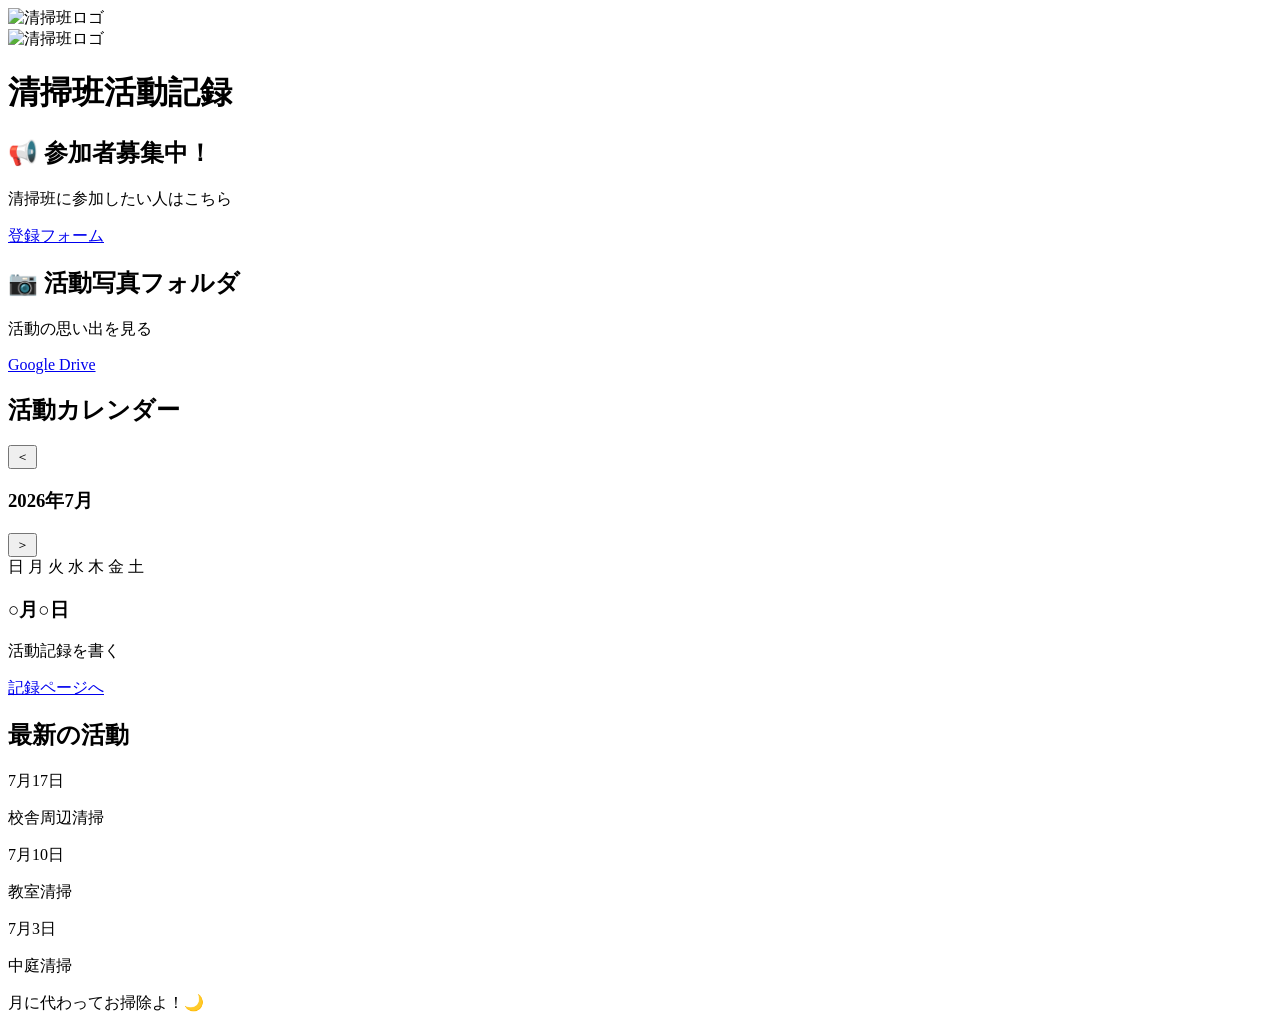
==== Seiso-Team/index.html @ 011e7013 "Create index.html 1こめ" ====
<!DOCTYPE html>
<html lang="ja">

<head>
    <meta charset="UTF-8">

    <meta name="viewport" content="width=device-width, initial-scale=1.0">

    <title>清掃班活動記録</title>

    <!-- PWA設定 -->
    <link rel="manifest" href="manifest.json">

    <!-- favicon -->
    <link rel="icon" href="images/logo.png">

    <!-- Google Fonts -->
    <link rel="preconnect" href="https://fonts.googleapis.com">
    <link rel="preconnect" href="https://fonts.gstatic.com" crossorigin>

    <link
        href="https://fonts.googleapis.com/css2?family=Poppins:wght@400;500;600&family=Zen+Kaku+Gothic+New:wght@400;500;700&display=swap"
        rel="stylesheet">

    <!-- CSS -->
    <link rel="stylesheet" href="css/style.css">
    <link rel="stylesheet" href="css/calendar.css">

</head>


<body>


<!-- ==========================
     起動画面
========================== -->

<div id="splash">

    <img src="images/logo.png" id="splash-logo" alt="清掃班ロゴ">

</div>



<!-- ==========================
     メインページ
========================== -->

<div id="app">


<header class="home-header">

    <img 
        src="images/logo.png"
        class="main-logo"
        alt="清掃班ロゴ"
    >


    <h1>
        清掃班活動記録
    </h1>


</header>




<!-- ==========================
     募集カード
========================== -->

<section class="card recruit-card">


    <h2>
        📢 参加者募集中！
    </h2>


    <p>
        清掃班に参加したい人はこちら
    </p>


    <a 
        class="button"
        href="https://forms.gle/3fiu8th9zazY7DJz6"
        target="_blank"
    >
        登録フォーム
    </a>


</section>





<!-- ==========================
     写真フォルダ
========================== -->


<section class="card photo-card">


    <h2>
        📷 活動写真フォルダ
    </h2>


    <p>
        活動の思い出を見る
    </p>


    <a
        class="button"
        href="https://drive.google.com/drive/folders/1bj0CdSgTQ-WJhwhxTuH-ENNiGUu-fwCp"
        target="_blank"
    >
        Google Drive
    </a>


</section>






<!-- ==========================
     カレンダー
========================== -->


<section class="calendar-section">


<h2>
    活動カレンダー
</h2>


<div class="calendar-card">


    <div class="calendar-header">


        <button id="prev-month">
            ＜
        </button>


        <h3 id="calendar-title">
            2026年7月
        </h3>


        <button id="next-month">
            ＞
        </button>


    </div>




    <div class="weekdays">

        <span>日</span>
        <span>月</span>
        <span>火</span>
        <span>水</span>
        <span>木</span>
        <span>金</span>
        <span>土</span>

    </div>



    <div id="calendar-days">

        <!-- JavaScriptで生成 -->

    </div>



</div>



</section>







<!-- ==========================
     日付選択シート
========================== -->


<div id="date-sheet"
class="bottom-sheet">


<div class="sheet-content">


<h3 id="selected-date">
    ○月○日
</h3>


<p>
    活動記録を書く
</p>


<a
id="write-button"
class="button"
href="pages/activity.html"
>
    記録ページへ
</a>


</div>


</div>








<!-- ==========================
     最新の活動
========================== -->


<section class="latest-section">


<h2>
    最新の活動
</h2>



<div class="latest-box">


<div class="latest-item">

    <p>
        7月17日
    </p>

    <span>
        校舎周辺清掃
    </span>

</div>



<div class="latest-item">

    <p>
        7月10日
    </p>

    <span>
        教室清掃
    </span>

</div>




<div class="latest-item">

    <p>
        7月3日
    </p>

    <span>
        中庭清掃
    </span>

</div>



</div>


</section>







<!-- ==========================
     フッター
========================== -->


<footer>


<p>
    月に代わってお掃除よ！🌙
</p>


</footer>




</div>




<!-- JavaScript -->

<script src="js/script.js"></script>

<script src="js/calendar.js"></script>



</body>

</html>
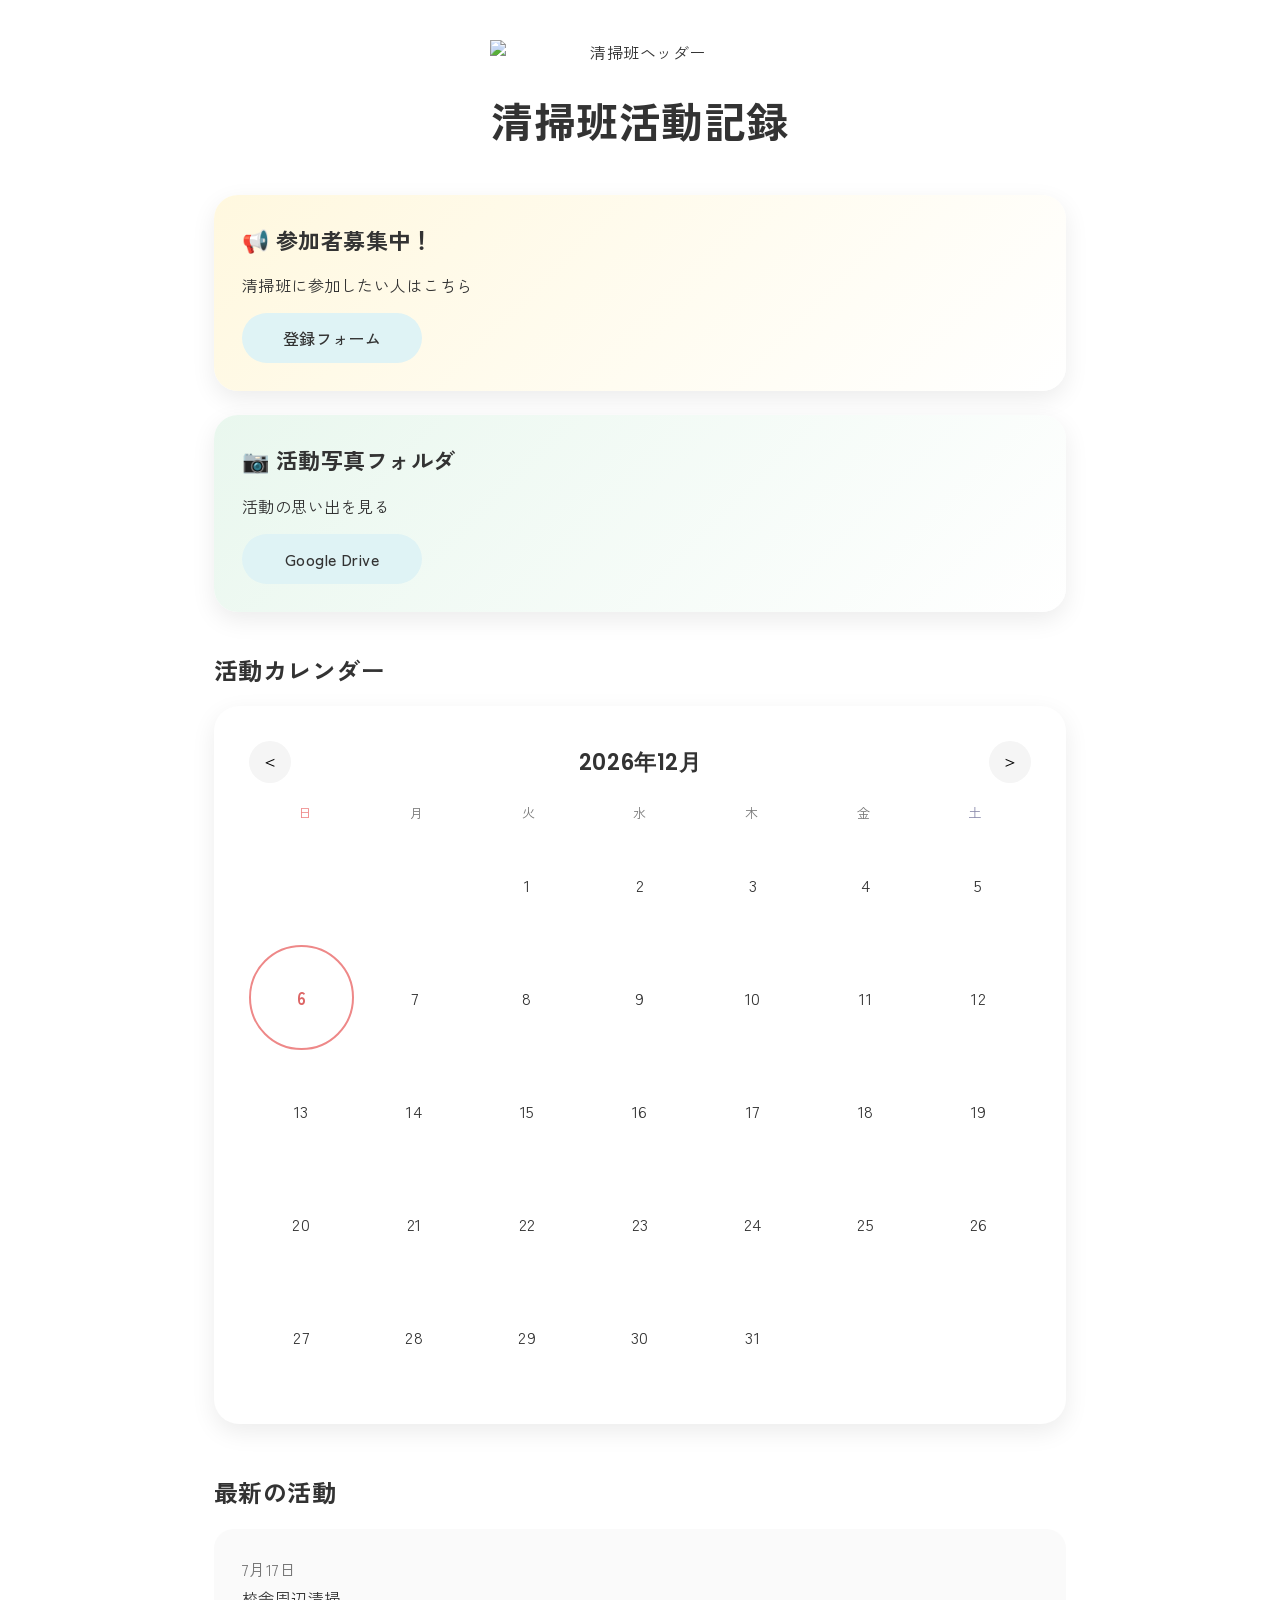
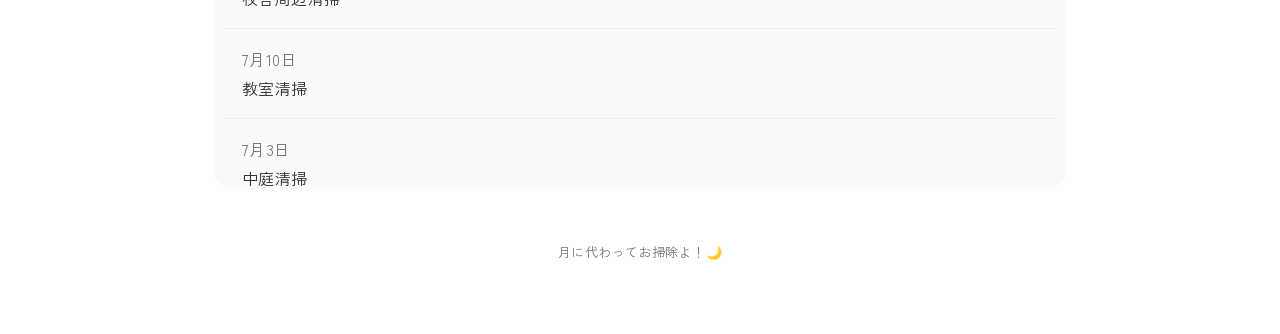
==== commit c12010f2: "Update index.html" ====
--- a/Seiso-Team/index.html
+++ b/Seiso-Team/index.html
@@ -38,7 +38,7 @@
 
 <div id="splash">
 
-    <img src="images/logo.png" id="splash-logo" alt="清掃班ロゴ">
+    <<img src="images/header.png" id="splash-logo" alt="清掃班ヘッダー">
 
 </div>
 
@@ -54,10 +54,10 @@
 <header class="home-header">
 
     <img 
-        src="images/logo.png"
-        class="main-logo"
-        alt="清掃班ロゴ"
-    >
+    src="images/header.png"
+    class="main-logo"
+    alt="清掃班ヘッダー"
+>
 
 
     <h1>
--- a/Seiso-Team/css/style.css
+++ b/Seiso-Team/css/style.css
@@ -0,0 +1,828 @@
+/* =================================
+   清掃班活動記録サイト
+   style.css
+================================= */
+
+
+/* -------------------------------
+   基本設定
+-------------------------------- */
+
+
+* {
+    box-sizing: border-box;
+}
+
+
+html {
+    scroll-behavior: smooth;
+}
+
+
+body {
+
+    margin: 0;
+
+    background: #ffffff;
+
+    color: #333;
+
+    font-family:
+        "Zen Kaku Gothic New",
+        sans-serif;
+
+    letter-spacing: 0.03em;
+
+}
+
+
+
+
+/* 英語タイトル用 */
+
+.english {
+
+    font-family:
+        "Poppins",
+        sans-serif;
+
+}
+
+
+
+
+
+/* -------------------------------
+   起動画面
+-------------------------------- */
+
+
+#splash {
+
+    position: fixed;
+
+    inset: 0;
+
+    background: #000;
+
+    display: flex;
+
+    justify-content: center;
+
+    align-items: center;
+
+    z-index: 9999;
+
+    animation:
+        splash-hide 1s forwards;
+
+    animation-delay: 1.2s;
+
+}
+
+
+
+#splash-logo {
+
+    width: min(45vw, 260px);
+
+    animation:
+        logo-light 0.8s linear;
+
+}
+
+
+
+
+@keyframes logo-light {
+
+
+    0% {
+
+        filter:
+        brightness(1);
+
+    }
+
+
+    50% {
+
+        filter:
+        brightness(2);
+
+    }
+
+
+    100% {
+
+        filter:
+        brightness(1);
+
+    }
+
+
+}
+
+
+
+
+@keyframes splash-hide {
+
+
+    to {
+
+        opacity: 0;
+
+        visibility: hidden;
+
+    }
+
+}
+
+
+
+
+
+
+/* -------------------------------
+   メイン
+-------------------------------- */
+
+
+#app {
+
+    max-width: 900px;
+
+    margin: 0 auto;
+
+    padding:
+
+    40px 24px;
+
+    animation:
+    fade-up 0.8s ease;
+
+}
+
+
+
+
+@keyframes fade-up {
+
+
+    from {
+
+        opacity: 0;
+
+        transform:
+        translateY(20px);
+
+    }
+
+
+    to {
+
+        opacity: 1;
+
+        transform:
+        translateY(0);
+
+    }
+
+
+}
+
+
+
+
+
+/* -------------------------------
+   ヘッダー
+-------------------------------- */
+
+
+.home-header {
+
+    text-align: center;
+
+    margin-bottom: 45px;
+
+}
+
+
+
+.main-logo {
+
+    width:
+
+    min(55vw, 300px);
+
+    display: block;
+
+    margin:
+
+    0 auto 25px;
+
+}
+
+
+
+.home-header h1 {
+
+    font-size:
+
+    clamp(28px, 5vw, 42px);
+
+    font-weight:
+
+    700;
+
+    margin: 0;
+
+}
+
+
+
+
+
+
+/* -------------------------------
+   カード
+-------------------------------- */
+
+
+.card {
+
+
+    background:
+
+    #fff;
+
+
+    border-radius:
+
+    24px;
+
+
+    padding:
+
+    28px;
+
+
+    margin-bottom:
+
+    24px;
+
+
+    box-shadow:
+
+    0 8px 25px rgba(0,0,0,0.08);
+
+
+    animation:
+
+    card-up 0.7s ease;
+
+
+}
+
+
+
+
+.card:hover {
+
+
+    transform:
+
+    translateY(-4px);
+
+
+    transition:
+
+    0.3s;
+
+
+}
+
+
+
+
+@keyframes card-up {
+
+
+    from {
+
+        opacity:0;
+
+        transform:
+        translateY(15px);
+
+    }
+
+
+    to {
+
+        opacity:1;
+
+        transform:
+        translateY(0);
+
+    }
+
+
+}
+
+
+
+
+
+.card h2 {
+
+
+    margin-top:
+
+    0;
+
+
+    font-size:
+
+    22px;
+
+
+}
+
+
+
+
+
+
+
+/* -------------------------------
+   ボタン
+-------------------------------- */
+
+
+.button {
+
+
+    display:
+
+    inline-flex;
+
+
+    justify-content:
+
+    center;
+
+
+    align-items:
+
+    center;
+
+
+    min-width:
+
+    180px;
+
+
+    padding:
+
+    13px 25px;
+
+
+    border-radius:
+
+    999px;
+
+
+    text-decoration:
+
+    none;
+
+
+    color:
+
+    #333;
+
+
+    background:
+
+    #dff3f5;
+
+
+    font-weight:
+
+    500;
+
+
+    transition:
+
+    0.3s;
+
+
+}
+
+
+
+.button:hover {
+
+
+    transform:
+
+    translateY(-3px);
+
+
+    opacity:
+
+    0.8;
+
+
+}
+
+
+
+
+
+
+/* -------------------------------
+   募集カード色
+-------------------------------- */
+
+
+.recruit-card {
+
+
+    background:
+
+    linear-gradient(
+        135deg,
+        #fff8df,
+        #ffffff
+    );
+
+
+}
+
+
+
+.photo-card {
+
+
+    background:
+
+    linear-gradient(
+        135deg,
+        #e9f7ee,
+        #ffffff
+    );
+
+
+}
+
+
+
+
+
+
+
+/* -------------------------------
+   カレンダー部分
+-------------------------------- */
+
+
+.calendar-section {
+
+
+    margin-top:
+
+    40px;
+
+
+}
+
+
+
+.calendar-section h2 {
+
+
+    font-size:
+
+    24px;
+
+
+}
+
+
+
+
+.calendar-card {
+
+
+    background:
+
+    #fff;
+
+
+    border-radius:
+
+    25px;
+
+
+    padding:
+
+    25px;
+
+
+    box-shadow:
+
+    0 8px 25px rgba(0,0,0,0.08);
+
+
+}
+
+
+
+
+
+/* -------------------------------
+   日付選択シート
+-------------------------------- */
+
+
+.bottom-sheet {
+
+
+    position:
+
+    fixed;
+
+
+    left:
+
+    0;
+
+
+    bottom:
+
+    0;
+
+
+    width:
+
+    100%;
+
+
+    background:
+
+    rgba(0,0,0,0.25);
+
+
+    display:
+
+    none;
+
+
+    justify-content:
+
+    center;
+
+
+    align-items:
+
+    flex-end;
+
+
+    z-index:
+
+    1000;
+
+
+}
+
+
+
+
+.sheet-content {
+
+
+    background:
+
+    white;
+
+
+    width:
+
+    min(500px,100%);
+
+
+    border-radius:
+
+    30px 30px 0 0;
+
+
+    padding:
+
+    30px;
+
+
+    animation:
+
+    slide-up 0.3s ease;
+
+
+}
+
+
+
+
+@keyframes slide-up {
+
+
+    from {
+
+        transform:
+        translateY(100%);
+
+    }
+
+
+    to {
+
+        transform:
+        translateY(0);
+
+    }
+
+
+}
+
+
+
+
+
+
+
+/* -------------------------------
+   最新活動
+-------------------------------- */
+
+
+.latest-section {
+
+
+    margin-top:
+
+    50px;
+
+
+}
+
+
+
+
+.latest-box {
+
+
+    height:
+
+    260px;
+
+
+    overflow-y:
+
+    auto;
+
+
+    background:
+
+    #fafafa;
+
+
+    border-radius:
+
+    20px;
+
+
+    padding:
+
+    10px;
+
+
+}
+
+
+
+.latest-item {
+
+
+    padding:
+
+    18px;
+
+
+    border-bottom:
+
+    1px solid #eee;
+
+
+}
+
+
+
+.latest-item p {
+
+
+    margin:
+
+    0 0 5px;
+
+
+    color:
+
+    #777;
+
+
+}
+
+
+
+
+
+
+/* -------------------------------
+   フッター
+-------------------------------- */
+
+
+footer {
+
+
+    text-align:
+
+    center;
+
+
+    font-size:
+
+    13px;
+
+
+    color:
+
+    #777;
+
+
+    padding:
+
+    40px 0 20px;
+
+
+}
+
+
+
+
+
+
+
+
+/* -------------------------------
+   レスポンシブ
+-------------------------------- */
+
+
+@media(max-width:600px){
+
+
+    #app {
+
+        padding:
+
+        30px 16px;
+
+    }
+
+
+    .card {
+
+        padding:
+
+        22px;
+
+        border-radius:
+
+        20px;
+
+    }
+
+
+    .button {
+
+        width:
+
+        100%;
+
+    }
+
+
+}
--- a/Seiso-Team/css/calendar.css
+++ b/Seiso-Team/css/calendar.css
@@ -0,0 +1,492 @@
+/* =================================
+   清掃班活動記録サイト
+   calendar.css
+================================= */
+
+
+/* -------------------------------
+   カレンダー上部
+-------------------------------- */
+
+
+.calendar-header {
+
+    display: flex;
+
+    justify-content: space-between;
+
+    align-items: center;
+
+    margin-bottom: 20px;
+
+}
+
+
+
+.calendar-header h3 {
+
+    margin: 0;
+
+    font-family:
+    "Poppins",
+    sans-serif;
+
+    font-size: 22px;
+
+    font-weight: 600;
+
+}
+
+
+
+.calendar-header button {
+
+    border: none;
+
+    background: #f5f5f5;
+
+    width: 42px;
+
+    height: 42px;
+
+    border-radius: 50%;
+
+    font-size: 18px;
+
+    cursor: pointer;
+
+    transition: 0.25s;
+
+}
+
+
+
+.calendar-header button:hover {
+
+    background: #dff3f5;
+
+    transform: scale(1.05);
+
+}
+
+
+
+
+
+
+/* -------------------------------
+   曜日
+-------------------------------- */
+
+
+.weekdays {
+
+
+    display: grid;
+
+
+    grid-template-columns:
+
+    repeat(7,1fr);
+
+
+    text-align: center;
+
+
+    margin-bottom: 10px;
+
+
+    font-size: 13px;
+
+
+    color:#777;
+
+
+}
+
+
+
+
+.weekdays span:first-child {
+
+    color:#e88;
+
+}
+
+
+
+.weekdays span:last-child {
+
+    color:#88a;
+
+}
+
+
+
+
+
+
+
+/* -------------------------------
+   日付エリア
+-------------------------------- */
+
+
+#calendar-days {
+
+
+    display:
+
+    grid;
+
+
+    grid-template-columns:
+
+    repeat(7,1fr);
+
+
+    gap:
+
+    8px;
+
+
+}
+
+
+
+
+
+
+/* -------------------------------
+   日付ボタン
+-------------------------------- */
+
+
+.calendar-day {
+
+
+    aspect-ratio:
+
+    1 / 1;
+
+
+    display:
+
+    flex;
+
+
+    justify-content:
+
+    center;
+
+
+    align-items:
+
+    center;
+
+
+    border-radius:
+
+    50%;
+
+
+    cursor:
+
+    pointer;
+
+
+    position:
+
+    relative;
+
+
+    font-size:
+
+    15px;
+
+
+    transition:
+
+    0.25s;
+
+
+}
+
+
+
+.calendar-day:hover {
+
+
+    background:
+
+    #f3f8f8;
+
+
+    transform:
+
+    scale(1.08);
+
+
+}
+
+
+
+
+
+
+/* -------------------------------
+   空白セル
+-------------------------------- */
+
+
+.empty-day {
+
+    cursor:
+
+    default;
+
+}
+
+
+
+
+
+/* -------------------------------
+   今日
+-------------------------------- */
+
+
+.today {
+
+
+    border:
+
+    2px solid #e88;
+
+
+    color:
+
+    #d66;
+
+
+    font-weight:
+
+    600;
+
+
+}
+
+
+
+
+
+
+
+/* -------------------------------
+   活動記録ありの日
+-------------------------------- */
+
+
+.has-record {
+
+
+    background:
+
+    #f9dfe5;
+
+
+}
+
+
+
+
+
+
+
+/* 今日＋活動日
+-------------------------------- */
+
+
+.today.has-record {
+
+
+    border:
+
+    2px solid #e88;
+
+
+    background:
+
+    #f9dfe5;
+
+
+}
+
+
+
+
+
+
+
+/* -------------------------------
+   月移動アニメーション
+-------------------------------- */
+
+
+.calendar-slide-left {
+
+
+    animation:
+
+    slide-left 0.3s ease;
+
+
+}
+
+
+
+.calendar-slide-right {
+
+
+    animation:
+
+    slide-right 0.3s ease;
+
+
+}
+
+
+
+
+@keyframes slide-left {
+
+
+    from {
+
+        opacity:0;
+
+        transform:
+
+        translateX(30px);
+
+    }
+
+
+    to {
+
+        opacity:1;
+
+        transform:
+
+        translateX(0);
+
+    }
+
+
+}
+
+
+
+
+@keyframes slide-right {
+
+
+    from {
+
+        opacity:0;
+
+        transform:
+
+        translateX(-30px);
+
+    }
+
+
+    to {
+
+        opacity:1;
+
+        transform:
+
+        translateX(0);
+
+    }
+
+
+}
+
+
+
+
+
+
+
+/* -------------------------------
+   iPad対応
+-------------------------------- */
+
+
+@media(min-width:768px){
+
+
+    .calendar-card {
+
+
+        padding:
+
+        35px;
+
+
+    }
+
+
+    .calendar-day {
+
+
+        font-size:
+
+        17px;
+
+
+    }
+
+
+}
+
+
+
+
+
+
+/* -------------------------------
+   スマホ対応
+-------------------------------- */
+
+
+@media(max-width:600px){
+
+
+    #calendar-days {
+
+
+        gap:
+
+        5px;
+
+
+    }
+
+
+    .calendar-day {
+
+
+        font-size:
+
+        13px;
+
+
+    }
+
+
+
+}
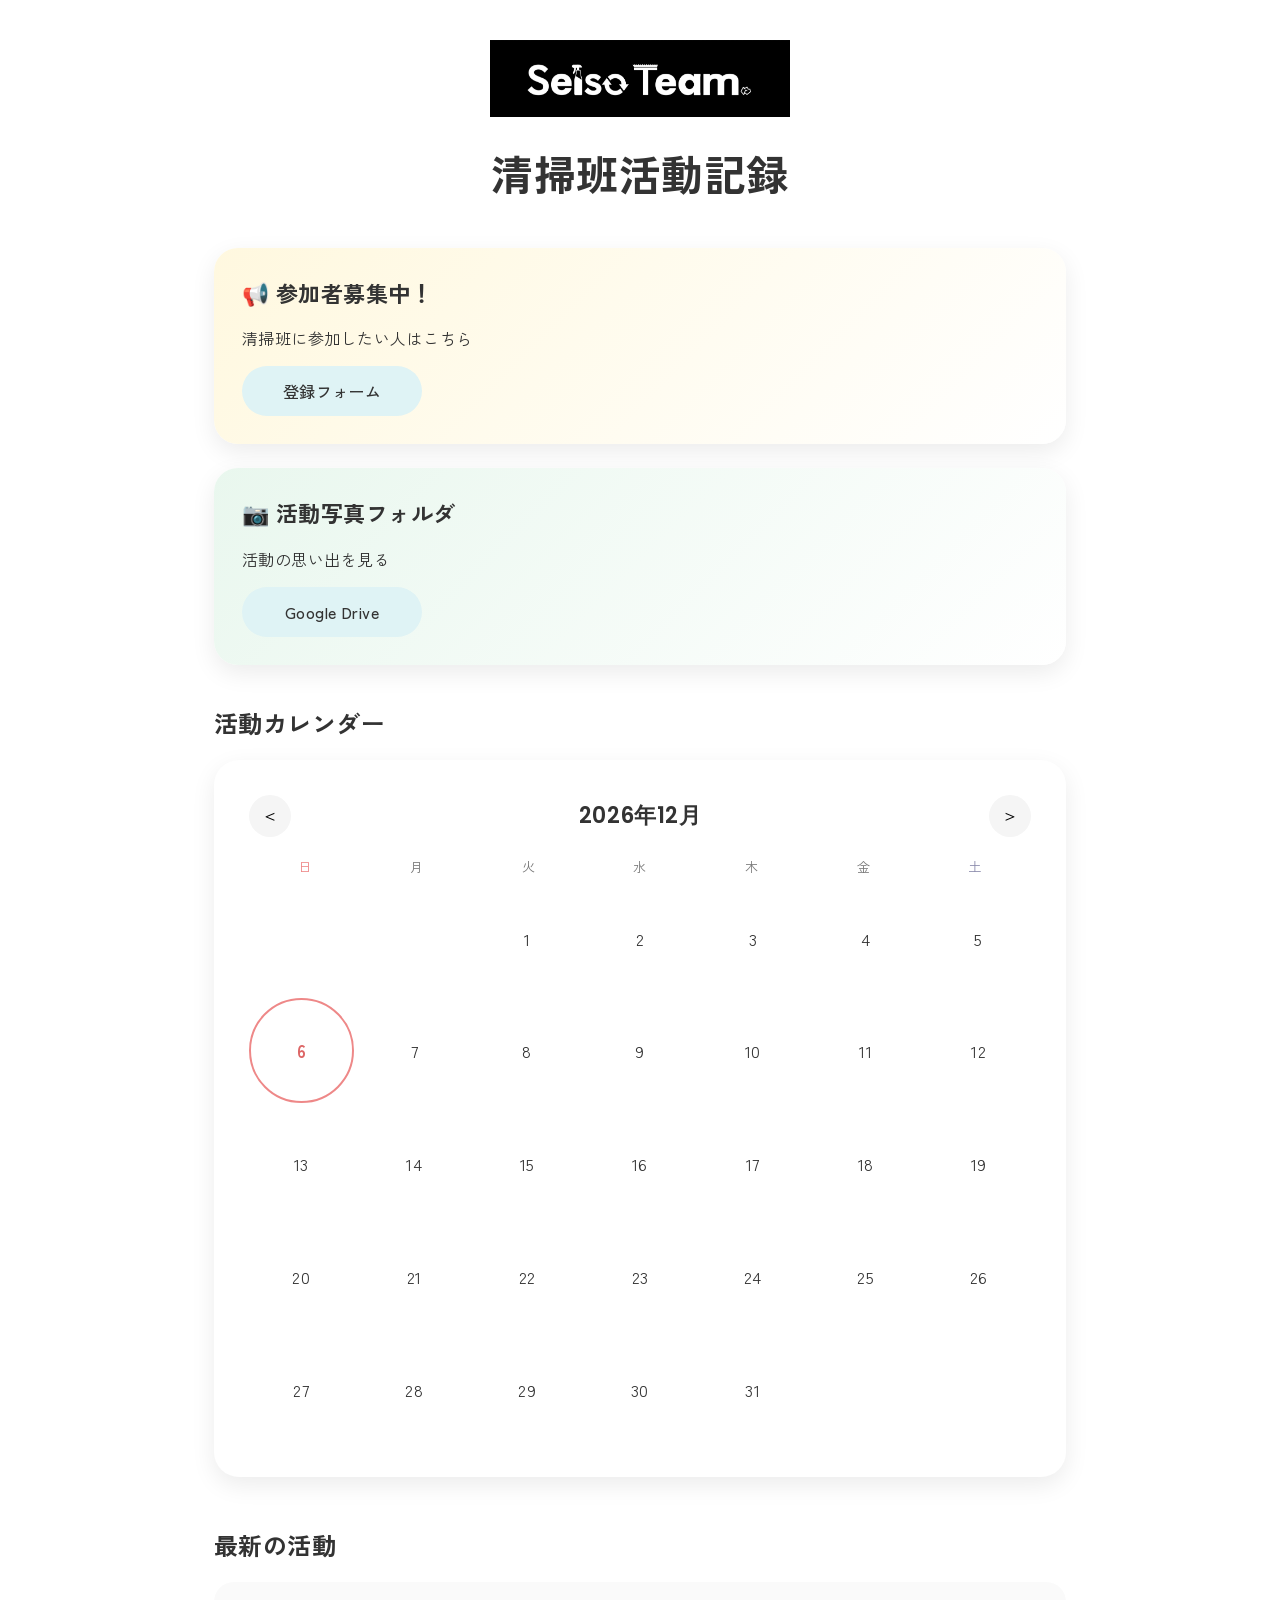
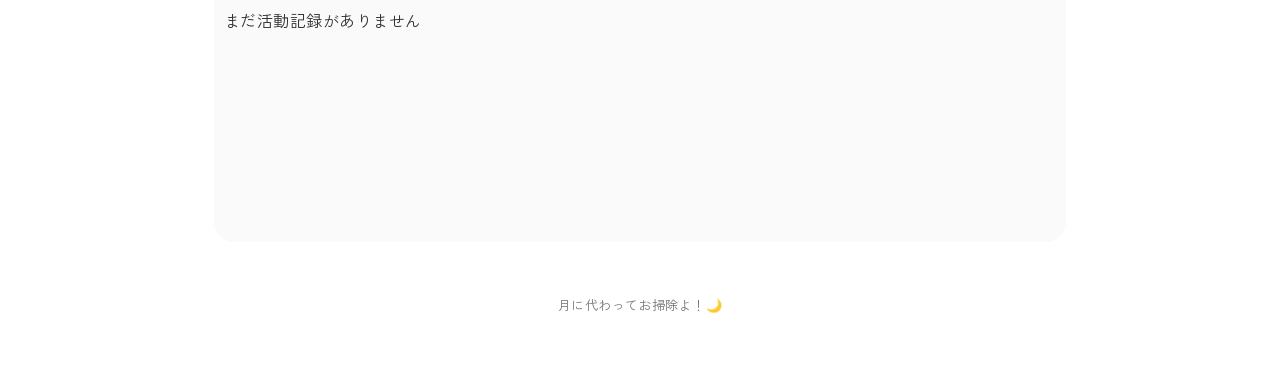
==== commit f98d4ad6: "Update index.html" ====
--- a/Seiso-Team/index.html
+++ b/Seiso-Team/index.html
@@ -256,7 +256,6 @@
      最新の活動
 ========================== -->
 
-
 <section class="latest-section">
 
 
@@ -266,58 +265,16 @@
 
 
 
-<div class="latest-box">
-
-
-<div class="latest-item">
-
-    <p>
-        7月17日
-    </p>
-
-    <span>
-        校舎周辺清掃
-    </span>
-
-</div>
-
-
-
-<div class="latest-item">
-
-    <p>
-        7月10日
-    </p>
-
-    <span>
-        教室清掃
-    </span>
-
-</div>
-
-
-
-
-<div class="latest-item">
-
-    <p>
-        7月3日
-    </p>
-
-    <span>
-        中庭清掃
-    </span>
-
-</div>
-
-
-
-</div>
-
-
-</section>
-
-
+<div class="latest-box" id="latest-activities">
+
+
+<p class="no-activity">
+    まだ活動記録がありません
+</p>
+
+
+
+</div>
 
 
 
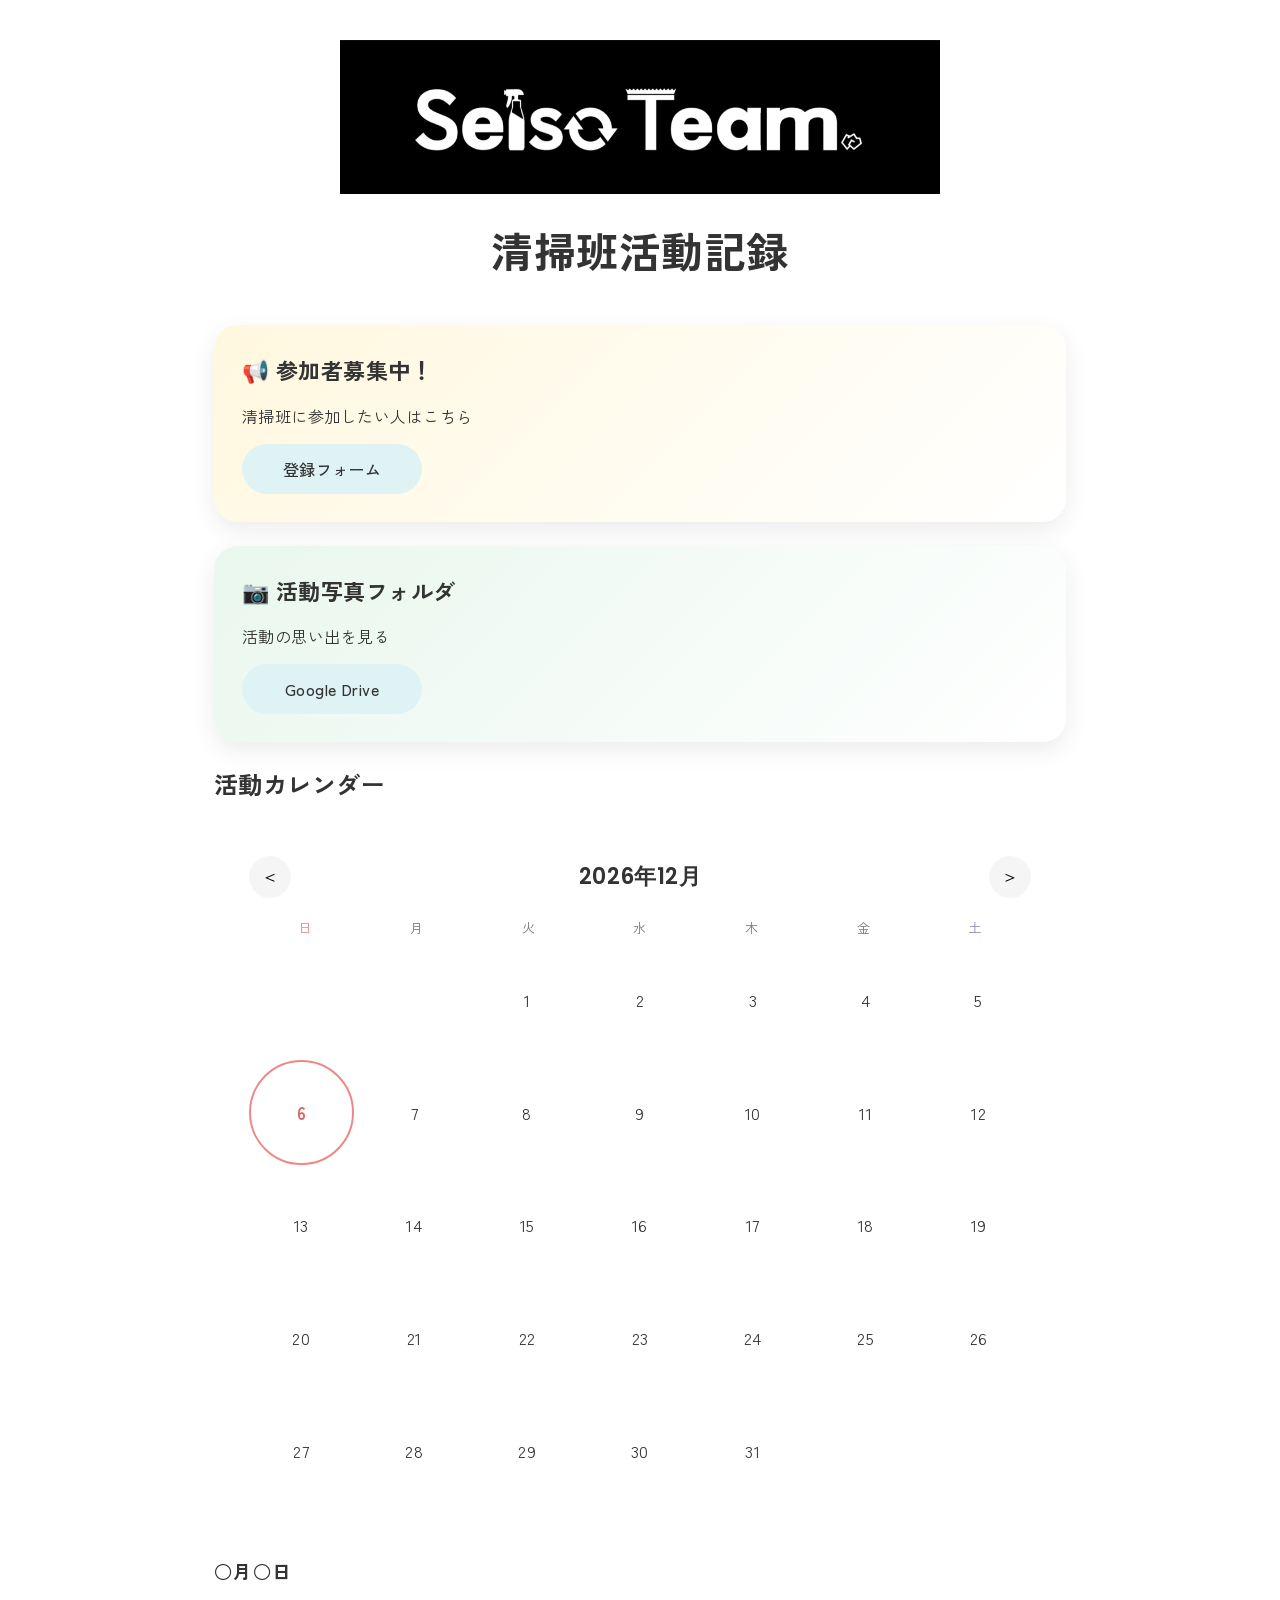
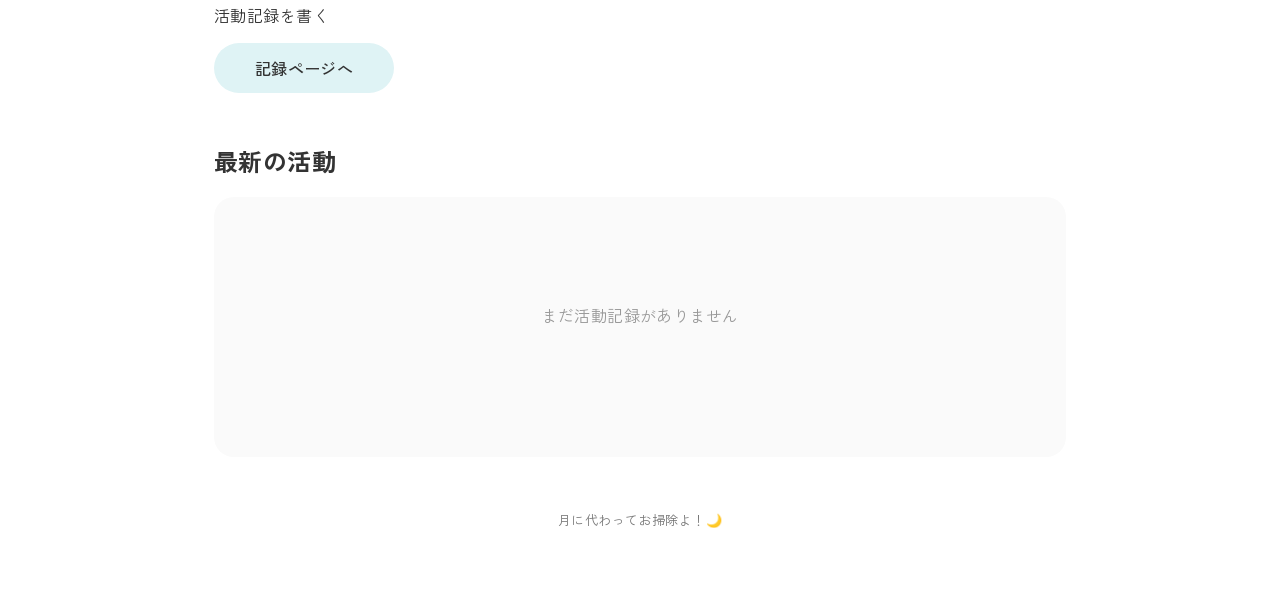
==== commit e25593ae: "Update index.html" ====
--- a/Seiso-Team/index.html
+++ b/Seiso-Team/index.html
@@ -38,7 +38,7 @@
 
 <div id="splash">
 
-    <<img src="images/header.png" id="splash-logo" alt="清掃班ヘッダー">
+    <img src="images/header.png" id="splash-logo" alt="清掃班ヘッダー">
 
 </div>
 
--- a/Seiso-Team/css/style.css
+++ b/Seiso-Team/css/style.css
@@ -15,36 +15,39 @@
 
 
 html {
-    scroll-behavior: smooth;
-}
+
+    scroll-behavior:
+    smooth;
+
+}
+
 
 
 body {
 
-    margin: 0;
-
-    background: #ffffff;
-
-    color: #333;
+    margin:0;
+
+    background:#ffffff;
+
+    color:#333;
 
     font-family:
-        "Zen Kaku Gothic New",
-        sans-serif;
-
-    letter-spacing: 0.03em;
-
-}
-
-
-
-
-/* 英語タイトル用 */
+    "Zen Kaku Gothic New",
+    sans-serif;
+
+    letter-spacing:
+    0.03em;
+
+}
+
+
+
 
 .english {
 
     font-family:
-        "Poppins",
-        sans-serif;
+    "Poppins",
+    sans-serif;
 
 }
 
@@ -59,37 +62,58 @@
 
 #splash {
 
-    position: fixed;
-
-    inset: 0;
-
-    background: #000;
-
-    display: flex;
-
-    justify-content: center;
-
-    align-items: center;
-
-    z-index: 9999;
+    position:
+    fixed;
+
+
+    inset:
+    0;
+
+
+    background:
+    #000;
+
+
+    display:
+    flex;
+
+
+    justify-content:
+    center;
+
+
+    align-items:
+    center;
+
+
+    z-index:
+    9999;
+
 
     animation:
-        splash-hide 1s forwards;
-
-    animation-delay: 1.2s;
-
-}
+    splash-hide 1s forwards;
+
+
+    animation-delay:
+    1.2s;
+
+}
+
+
 
 
 
 #splash-logo {
 
-    width: min(45vw, 260px);
+    width:
+    min(65vw,400px);
 
     animation:
-        logo-light 0.8s linear;
-
-}
+    logo-light 0.8s linear;
+
+}
+
+
 
 
 
@@ -120,8 +144,9 @@
 
     }
 
-
-}
+}
+
+
 
 
 
@@ -131,13 +156,18 @@
 
     to {
 
-        opacity: 0;
-
-        visibility: hidden;
-
-    }
-
-}
+        opacity:
+        0;
+
+
+        visibility:
+        hidden;
+
+    }
+
+}
+
+
 
 
 
@@ -151,18 +181,26 @@
 
 #app {
 
-    max-width: 900px;
-
-    margin: 0 auto;
+
+    max-width:
+    900px;
+
+
+    margin:
+    0 auto;
+
 
     padding:
 
     40px 24px;
+
 
     animation:
     fade-up 0.8s ease;
 
-}
+
+}
+
 
 
 
@@ -172,7 +210,9 @@
 
     from {
 
-        opacity: 0;
+        opacity:
+        0;
+
 
         transform:
         translateY(20px);
@@ -182,7 +222,9 @@
 
     to {
 
-        opacity: 1;
+        opacity:
+        1;
+
 
         transform:
         translateY(0);
@@ -196,6 +238,10 @@
 
 
 
+
+
+
+
 /* -------------------------------
    ヘッダー
 -------------------------------- */
@@ -203,21 +249,30 @@
 
 .home-header {
 
-    text-align: center;
-
-    margin-bottom: 45px;
-
-}
+    text-align:
+    center;
+
+
+    margin-bottom:
+    45px;
+
+}
+
+
 
 
 
 .main-logo {
 
+
     width:
 
-    min(55vw, 300px);
-
-    display: block;
+    min(85vw,600px);
+
+
+    display:
+    block;
+
 
     margin:
 
@@ -227,19 +282,28 @@
 
 
 
+
+
+
 .home-header h1 {
 
+
     font-size:
 
-    clamp(28px, 5vw, 42px);
+    clamp(28px,5vw,42px);
+
 
     font-weight:
 
     700;
 
-    margin: 0;
-
-}
+
+    margin:
+    0;
+
+}
+
+
 
 
 
@@ -255,22 +319,18 @@
 
 
     background:
-
     #fff;
 
 
     border-radius:
-
     24px;
 
 
     padding:
-
     28px;
 
 
     margin-bottom:
-
     24px;
 
 
@@ -280,11 +340,11 @@
 
 
     animation:
-
     card-up 0.7s ease;
 
-
-}
+}
+
+
 
 
 
@@ -293,16 +353,15 @@
 
 
     transform:
-
     translateY(-4px);
 
 
     transition:
-
     0.3s;
 
-
-}
+}
+
+
 
 
 
@@ -312,7 +371,9 @@
 
     from {
 
-        opacity:0;
+        opacity:
+        0;
+
 
         transform:
         translateY(15px);
@@ -322,15 +383,18 @@
 
     to {
 
-        opacity:1;
+        opacity:
+        1;
+
 
         transform:
         translateY(0);
 
     }
 
-
-}
+}
+
+
 
 
 
@@ -340,15 +404,12 @@
 
 
     margin-top:
-
     0;
 
 
     font-size:
-
     22px;
 
-
 }
 
 
@@ -366,61 +427,51 @@
 
 
     display:
-
     inline-flex;
 
 
     justify-content:
-
     center;
 
 
     align-items:
-
     center;
 
 
     min-width:
-
     180px;
 
 
     padding:
-
     13px 25px;
 
 
     border-radius:
-
     999px;
 
 
     text-decoration:
-
     none;
 
 
     color:
-
     #333;
 
 
     background:
-
     #dff3f5;
 
 
     font-weight:
-
     500;
 
 
     transition:
-
     0.3s;
 
-
-}
+}
+
+
 
 
 
@@ -428,24 +479,21 @@
 
 
     transform:
-
     translateY(-3px);
 
 
     opacity:
-
     0.8;
 
-
-}
-
-
-
-
-
-
-/* -------------------------------
-   募集カード色
+}
+
+
+
+
+
+
+/* -------------------------------
+   カードカラー
 -------------------------------- */
 
 
@@ -460,7 +508,6 @@
         #ffffff
     );
 
-
 }
 
 
@@ -476,309 +523,136 @@
         #ffffff
     );
 
-
-}
-
-
-
-
-
-
-
-/* -------------------------------
-   カレンダー部分
--------------------------------- */
-
-
-.calendar-section {
+}
+
+
+
+
+
+
+
+/* -------------------------------
+   最新活動
+-------------------------------- */
+
+
+.latest-section {
 
 
     margin-top:
-
-    40px;
-
-
-}
-
-
-
-.calendar-section h2 {
+    50px;
+
+}
+
+
+
+
+.latest-box {
+
+
+    height:
+    260px;
+
+
+    overflow-y:
+    auto;
+
+
+    background:
+    #fafafa;
+
+
+    border-radius:
+    20px;
+
+
+    padding:
+    10px;
+
+}
+
+
+
+
+
+.latest-item {
+
+
+    padding:
+    18px;
+
+
+    border-bottom:
+    1px solid #eee;
+
+}
+
+
+
+
+
+.latest-item p {
+
+
+    margin:
+    0 0 5px;
+
+
+    color:
+    #777;
+
+}
+
+
+
+
+
+.no-activity {
+
+
+    text-align:
+    center;
+
+
+    color:
+    #999;
+
+
+    padding:
+    80px 0;
+
+}
+
+
+
+
+
+
+
+/* -------------------------------
+   フッター
+-------------------------------- */
+
+
+footer {
+
+
+    text-align:
+    center;
 
 
     font-size:
-
-    24px;
-
-
-}
-
-
-
-
-.calendar-card {
-
-
-    background:
-
-    #fff;
-
-
-    border-radius:
-
-    25px;
+    13px;
+
+
+    color:
+    #777;
 
 
     padding:
-
-    25px;
-
-
-    box-shadow:
-
-    0 8px 25px rgba(0,0,0,0.08);
-
-
-}
-
-
-
-
-
-/* -------------------------------
-   日付選択シート
--------------------------------- */
-
-
-.bottom-sheet {
-
-
-    position:
-
-    fixed;
-
-
-    left:
-
-    0;
-
-
-    bottom:
-
-    0;
-
-
-    width:
-
-    100%;
-
-
-    background:
-
-    rgba(0,0,0,0.25);
-
-
-    display:
-
-    none;
-
-
-    justify-content:
-
-    center;
-
-
-    align-items:
-
-    flex-end;
-
-
-    z-index:
-
-    1000;
-
-
-}
-
-
-
-
-.sheet-content {
-
-
-    background:
-
-    white;
-
-
-    width:
-
-    min(500px,100%);
-
-
-    border-radius:
-
-    30px 30px 0 0;
-
-
-    padding:
-
-    30px;
-
-
-    animation:
-
-    slide-up 0.3s ease;
-
-
-}
-
-
-
-
-@keyframes slide-up {
-
-
-    from {
-
-        transform:
-        translateY(100%);
-
-    }
-
-
-    to {
-
-        transform:
-        translateY(0);
-
-    }
-
-
-}
-
-
-
-
-
-
-
-/* -------------------------------
-   最新活動
--------------------------------- */
-
-
-.latest-section {
-
-
-    margin-top:
-
-    50px;
-
-
-}
-
-
-
-
-.latest-box {
-
-
-    height:
-
-    260px;
-
-
-    overflow-y:
-
-    auto;
-
-
-    background:
-
-    #fafafa;
-
-
-    border-radius:
-
-    20px;
-
-
-    padding:
-
-    10px;
-
-
-}
-
-
-
-.latest-item {
-
-
-    padding:
-
-    18px;
-
-
-    border-bottom:
-
-    1px solid #eee;
-
-
-}
-
-
-
-.latest-item p {
-
-
-    margin:
-
-    0 0 5px;
-
-
-    color:
-
-    #777;
-
-
-}
-
-
-
-
-
-
-/* -------------------------------
-   フッター
--------------------------------- */
-
-
-footer {
-
-
-    text-align:
-
-    center;
-
-
-    font-size:
-
-    13px;
-
-
-    color:
-
-    #777;
-
-
-    padding:
-
     40px 0 20px;
 
-
-}
-
+}
 
 
 
@@ -796,6 +670,7 @@
 
     #app {
 
+
         padding:
 
         30px 16px;
@@ -803,12 +678,15 @@
     }
 
 
+
     .card {
 
+
         padding:
 
         22px;
 
+
         border-radius:
 
         20px;
@@ -816,8 +694,10 @@
     }
 
 
+
     .button {
 
+
         width:
 
         100%;
